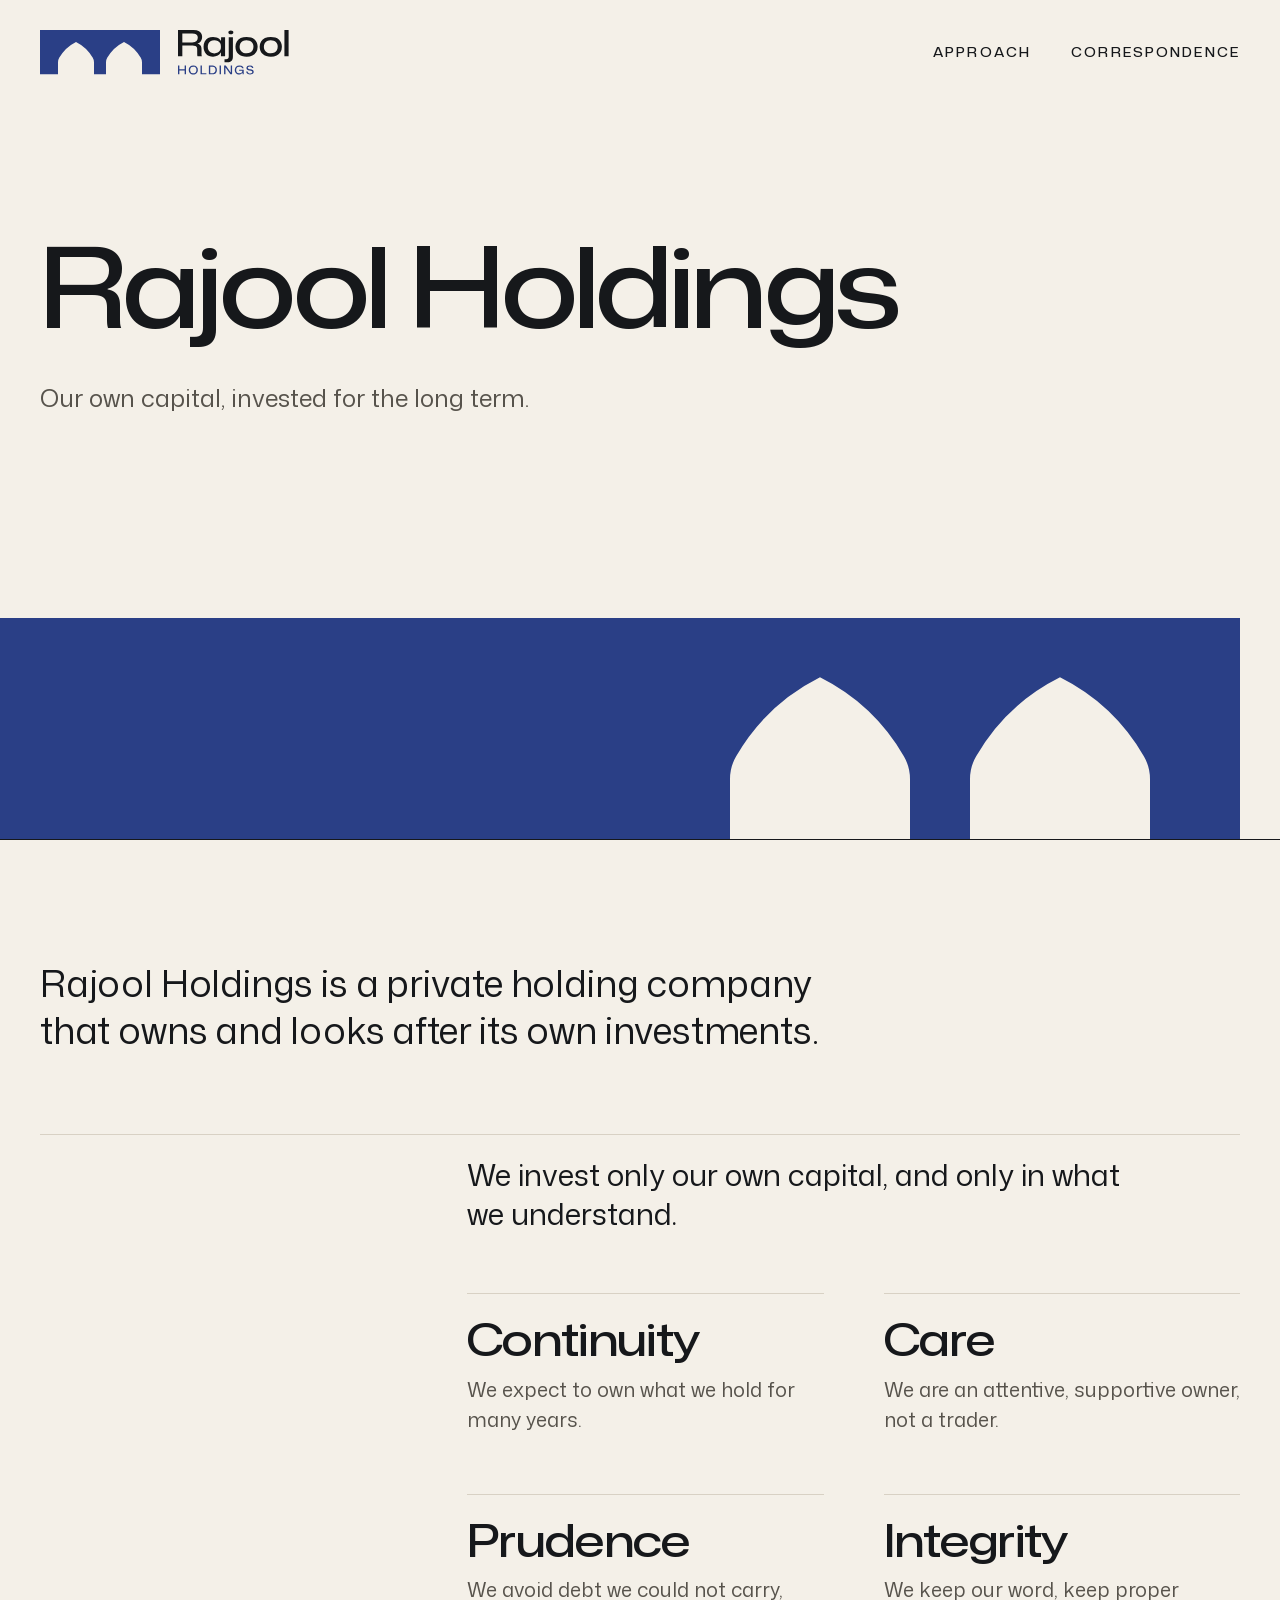
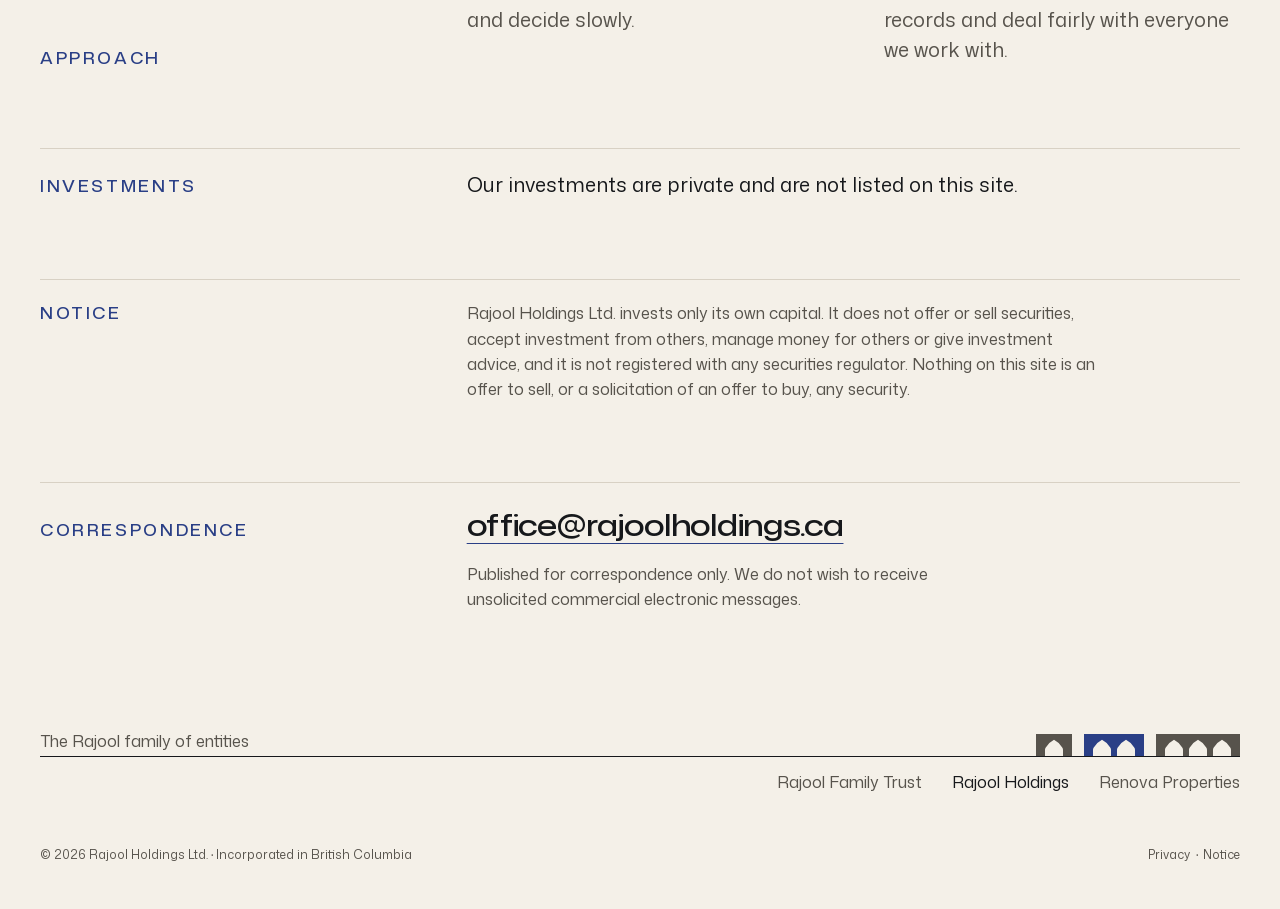
==== index.html @ 6e5f0f4d "Publish site (source 63369d2)" ====
<!doctype html>
<html lang="en-CA">
<head>
<meta charset="utf-8">
<meta http-equiv="Content-Security-Policy" content="default-src 'none'; style-src 'self'; font-src 'self'; img-src 'self'; base-uri 'none'; form-action 'none'; upgrade-insecure-requests">
<meta name="viewport" content="width=device-width, initial-scale=1">
<meta name="referrer" content="strict-origin-when-cross-origin">
<title>Rajool Holdings</title>
<meta name="description" content="A private British Columbia holding company that owns and looks after its own investments for the long term.">
<meta name="robots" content="noindex">
<link rel="canonical" href="https://rajoolholdings.ca/">
<meta property="og:type" content="website">
<meta property="og:site_name" content="Rajool Holdings">
<meta property="og:title" content="Rajool Holdings">
<meta property="og:description" content="A private British Columbia holding company that owns and looks after its own investments for the long term.">
<meta property="og:url" content="https://rajoolholdings.ca/">
<meta property="og:locale" content="en_CA">
<meta property="og:image" content="https://rajoolholdings.ca/assets/og.png?v=b7c1511355">
<meta property="og:image:type" content="image/png">
<meta property="og:image:width" content="1200">
<meta property="og:image:height" content="630">
<meta property="og:image:alt" content="Rajool Holdings">
<meta name="twitter:card" content="summary_large_image">
<script type="application/ld+json">{"@context":"https://schema.org","@graph":[{"@type":"Corporation","@id":"https://rajoolholdings.ca/#organization","name":"Rajool Holdings","legalName":"Rajool Holdings Ltd.","url":"https://rajoolholdings.ca/","email":"office\u0040rajoolholdings.ca","logo":"https://rajoolholdings.ca/apple-touch-icon.png","description":"A private British Columbia holding company that owns and looks after its own investments for the long term."},{"@type":"WebSite","@id":"https://rajoolholdings.ca/#website","name":"Rajool Holdings","url":"https://rajoolholdings.ca/","publisher":{"@id":"https://rajoolholdings.ca/#organization"}}]}</script>
<meta name="color-scheme" content="light dark">
<meta name="theme-color" content="#F4F0E8" media="(prefers-color-scheme: light)">
<meta name="theme-color" content="#111315" media="(prefers-color-scheme: dark)">
<link rel="preload" href="./assets/fonts/monasans-expanded-500-latin.woff2?v=4d032e9714" as="font" type="font/woff2" crossorigin>
<link rel="preload" href="./assets/fonts/monasans-text-400-latin.woff2?v=869398f5a4" as="font" type="font/woff2" crossorigin>
<link rel="stylesheet" href="./assets/site.css?v=0a5b013a21">
<link rel="icon" href="./favicon.ico?v=cc2454d76b" sizes="32x32">
<link rel="icon" href="./icon.svg?v=e6301068e6" type="image/svg+xml">
<link rel="apple-touch-icon" href="./apple-touch-icon.png?v=8086e03895">

</head>
<body>
<a class="skip-link" href="#main">Skip to content</a>
<header class="site-header">
<div class="wrap site-header__inner">
<a class="site-mark" href="./" aria-current="page"><svg viewBox="0 0 625 115" width="250" height="46" role="img" aria-label="Rajool Holdings"><title>Rajool Holdings</title><path class="mark" fill="#2A3F86" fill-rule="evenodd" d="M0 110.83V0H300V110.83H255V80.83A22.5 22.5 0 0 0 251.99 69.58A100.44 100.44 0 0 0 210 30A100.44 100.44 0 0 0 168.01 69.58A22.5 22.5 0 0 0 165 80.83V110.83H135V80.83A22.5 22.5 0 0 0 131.99 69.58A100.44 100.44 0 0 0 90 30A100.44 100.44 0 0 0 48.01 69.58A22.5 22.5 0 0 0 45 80.83V110.83Z"/><path class="name" fill="#16181B" d="M345 65.76v-65.76h38.7q4.42 0 7.85 0.77t6.04 2.3 4.33 3.74 2.58 4.96 0.85 6q0 6.32-3.11 10.51t-8.8 5.82v0.54q3.61 0.54 5.91 2.17t3.39 4.23q1.08 2.62 1.08 6.32v11.73q0 1.71 0.13 3.29t0.77 3.38h-11q-0.46-1.53-0.59-3.16t-0.14-3.6v-9.93q0-3.42-0.99-5.68t-3.52-3.29-7.12-1.04h-26.61v-8.12h25.79q7.67 0 10.78-3.2t3.12-8.35q0-2.97-1-5.05t-2.84-3.38-4.37-1.89-5.69-0.59h-24.71v57.28zm87.6 0.81q-5.33 0-9.7-1.71t-7.49-4.96-4.83-7.8-1.71-10.15q0-7.58 2.98-13.13t8.34-8.52 12.41-2.98q4.96 0 8.75 1.22t6.49 3.38 4.15 5.05h0.54l0.27-8.93h9.92v47.72h-10.37v-9.38h-0.54q-2.26 4.6-7.44 7.4t-11.77 2.79zm2.97-8.11q5.23 0 8.98-2.08t5.73-5.5 1.98-7.4v-3.61q0-3.88-1.98-7.17t-5.73-5.28-8.98-1.98q-4.87 0-8.48 1.94t-5.64 5.59-2.03 8.98q0 5.05 2.03 8.79t5.64 5.73 8.48 1.99zm25.71 22.37v-7.94h3.79q3.52 0 5.14-1.67t1.63-5.73v-47.45h10.46v48.8q0 5.06-1.76 8.12t-4.92 4.47-7.48 1.4zm15.88-69.91q-3.07 0-4.65-1.4t-1.58-3.48q0-2.34 1.72-3.6t4.51-1.27q3.07 0 4.64 1.36t1.58 3.51q0 2.35-1.71 3.61t-4.51 1.27zm39.24 55.74q-6.32 0-11.41-1.71t-8.75-4.92-5.64-7.75q-1.99-4.56-1.99-10.24 0-7.67 3.48-13.22t9.69-8.52q6.23-2.98 14.62-2.98 6.22 0 11.32 1.67t8.75 4.92 5.64 7.8 1.98 10.33q0 7.48-3.43 13.03t-9.65 8.57-14.61 3.02zm0-8.3q5.32 0 9.2-1.98t5.95-5.68 2.08-8.66q0-3.79-1.17-6.86t-3.43-5.23-5.46-3.29-7.17-1.13q-5.41 0-9.25 1.98t-5.95 5.73-2.12 8.8q0 3.7 1.22 6.72t3.42 5.18 5.42 3.3q3.2 1.12 7.26 1.12zm60.62 8.3q-6.32 0-11.41-1.71t-8.75-4.92-5.64-7.75q-1.99-4.56-1.99-10.24 0-7.67 3.48-13.22t9.69-8.52q6.23-2.98 14.62-2.98 6.22 0 11.32 1.67t8.75 4.92 5.64 7.8 1.98 10.33q0 7.48-3.43 13.03t-9.65 8.57-14.61 3.02zm0-8.3q5.32 0 9.2-1.98t5.95-5.68 2.08-8.66q0-3.79-1.17-6.86t-3.43-5.23-5.46-3.29-7.17-1.13q-5.41 0-9.25 1.98t-5.95 5.73-2.12 8.8q0 3.7 1.22 6.72t3.42 5.18 5.42 3.3q3.2 1.12 7.26 1.12zm34.01 7.4v-65.76h10.46v65.76z"/><path class="descriptor" fill="#2A3F86" d="M345 110.83v-21.87h3.42v21.87zm16.65 0v-21.87h3.42v21.87zm-13.95-9.81v-2.88h14.7v2.88zm35.52 10.08q-2.61 0-4.71-0.78t-3.6-2.25-2.28-3.54-0.78-4.62q0-2.58 0.8-4.65t2.27-3.53q1.49-1.45 3.59-2.23t4.71-0.78 4.7 0.78 3.58 2.25 2.29 3.52 0.8 4.64q0 2.55-0.8 4.62t-2.29 3.54-3.58 2.25-4.7 0.78zm0-2.88q2.43 0 4.19-1.01t2.71-2.86 0.96-4.44q0-1.98-0.55-3.53t-1.58-2.61-2.47-1.62q-1.46-0.55-3.26-0.55-2.43 0-4.18 0.97t-2.72 2.84-0.96 4.5q0 1.95 0.56 3.49t1.57 2.63 2.48 1.63q1.45 0.56 3.25 0.56zm18.09 2.61v-21.87h3.42v19.68l-0.75-0.78h11.97v2.97zm20.88 0v-21.87h9.42q3.42 0 5.79 1.36t3.6 3.83 1.23 5.76q0 2.52-0.72 4.54t-2.1 3.45-3.35 2.18-4.45 0.75zm3.42-2.85h5.46q1.83 0 3.26-0.53t2.4-1.56 1.48-2.56 0.51-3.48q0-2.76-0.94-4.53t-2.68-2.64q-1.72-0.87-4-0.87h-5.49zm23.37 2.85v-21.87h3.42v21.87zm11.25 0v-21.87h4.26l12.33 17.34h0.18l-0.15-7.14v-10.2h3.36v21.87h-4.14l-12.33-17.25h-0.18l0.15 6.81v10.44zm37.47 0.27q-2.43 0-4.41-0.78t-3.4-2.24-2.2-3.49q-0.76-2.04-0.76-4.53 0-2.61 0.83-4.71t2.34-3.59 3.64-2.26 4.77-0.78q2.82 0 5.05 0.85t3.68 2.46 1.8 3.86h-3.51q-0.33-1.32-1.29-2.3t-2.4-1.5-3.33-0.52q-2.58 0-4.38 1.05t-2.74 2.94-0.95 4.44q0 1.92 0.56 3.45t1.57 2.61 2.47 1.66 3.23 0.59q2.16 0 3.84-0.77t2.64-2.13 0.96-3.22v-1.29l0.75 0.72h-8.73v-2.49h11.58v11.7h-2.76l-0.18-4.2h-0.21q-0.54 1.35-1.78 2.35t-2.97 1.56-3.71 0.56zm27.33 0q-3.21 0-5.28-0.92t-3.09-2.52-1.08-3.67h3.57q0.06 1.44 0.72 2.46t1.98 1.54 3.27 0.53q1.77 0 3-0.41t1.86-1.2 0.63-1.96q0-1.02-0.36-1.67t-1.11-1.03-1.92-0.66-2.76-0.51q-1.98-0.3-3.53-0.72t-2.61-1.1-1.63-1.72-0.57-2.58q0-1.95 1.06-3.35t3.02-2.14 4.62-0.75 4.56 0.78 2.92 2.22q1.04 1.44 1.1 3.42h-3.48q-0.06-1.35-0.72-2.21t-1.81-1.27-2.72-0.42q-1.59 0-2.7 0.4t-1.71 1.14-0.6 1.79q0 1.2 0.62 1.84t1.96 1.01 3.54 0.69q1.8 0.24 3.33 0.63t2.67 1.08 1.77 1.86 0.63 3.03q0 1.92-1.05 3.36t-3.08 2.23-5.02 0.8z"/></svg></a>
<nav class="site-nav" aria-label="Sections">
<ul class="site-nav__list" role="list"><li><a href="./#approach">Approach</a></li><li><a href="./#correspondence">Correspondence</a></li></ul>
<details class="site-menu">
<summary>Menu</summary>
<ul role="list"><li><a href="./#approach">Approach</a></li><li><a href="./#correspondence">Correspondence</a></li></ul>
</details>
</nav>
</div>
</header>

<main id="main" tabindex="-1">
<section class="hero">
<div class="wrap hero__text">
<h1 class="hero__name">Rajool Holdings</h1>
<p class="hero__line">Our own capital, invested for the long&nbsp;term.</p>
</div>
<div class="bridge"><div class="wrap bridge__wrap"><svg class="span-bar" viewBox="0 0 300 110.5" aria-hidden="true"><path class="mark" d="M-5000 110.5V0H300V110.5H255V80.5A22.5 22.5 0 0 0 251.99 69.25A100.44 100.44 0 0 0 210 29.67A100.44 100.44 0 0 0 168.01 69.25A22.5 22.5 0 0 0 165 80.5V110.5H135V80.5A22.5 22.5 0 0 0 131.99 69.25A100.44 100.44 0 0 0 90 29.67A100.44 100.44 0 0 0 48.01 69.25A22.5 22.5 0 0 0 45 80.5V110.5Z"/></svg></div></div>
</section>

<div class="wrap statement">
<p>Rajool Holdings is a private holding company that owns and looks after its own investments.</p>
</div>

<section class="section" id="approach">
<div class="wrap section__grid">
<h2>Approach</h2>
<div class="section__body">
<p class="section__lead">We invest only our own capital, and only in what we understand.</p>
<dl class="principles">
<div><dt>Continuity</dt><dd>We expect to own what we hold for many years.</dd></div>
<div><dt>Care</dt><dd>We are an attentive, supportive owner, not a trader.</dd></div>
<div><dt>Prudence</dt><dd>We avoid debt we could not carry, and decide slowly.</dd></div>
<div><dt>Integrity</dt><dd>We keep our word, keep proper records and deal fairly with everyone we work with.</dd></div>
</dl>
</div>
</div>
</section>

<section class="section" id="investments">
<div class="wrap section__grid">
<h2>Investments</h2>
<div class="prose"><p>Our investments are private and are not listed on this site.</p></div>
</div>
</section>

<section class="section section--small" id="notice">
<div class="wrap section__grid">
<h2>Notice</h2>
<div class="prose"><p>Rajool Holdings Ltd. invests only its own capital. It does not offer or sell securities, accept investment from others, manage money for others or give investment advice, and it is not registered with any securities regulator. Nothing on this site is an offer to sell, or a solicitation of an offer to buy, any security.</p></div>
</div>
</section>

<section class="section" id="correspondence">
<div class="wrap section__grid">
<h2>Correspondence</h2>
<div class="prose">
<p class="mailbox"><a href="&#109;&#97;&#105;&#108;&#116;&#111;&#58;&#111;&#102;&#102;&#105;&#99;&#101;&#64;&#114;&#97;&#106;&#111;&#111;&#108;&#104;&#111;&#108;&#100;&#105;&#110;&#103;&#115;&#46;&#99;&#97;">&#111;&#102;&#102;&#105;&#99;&#101;&#64;&#114;&#97;&#106;&#111;&#111;&#108;&#104;&#111;&#108;&#100;&#105;&#110;&#103;&#115;&#46;&#99;&#97;</a></p>
<p class="casl">Published for correspondence only. We do not wish to receive unsolicited commercial electronic messages.</p>

</div>
</div>
</section>


</main>
<footer class="site-footer">
<div class="wrap">
<div class="family">
<p class="family__line">The Rajool family of entities</p>
<svg class="family__strip" viewBox="0 0.83 1020 110" width="204" height="22" aria-hidden="true"><path class="mark trust" fill="#1F5544" fill-rule="evenodd" d="M0 110.83V0H180V110.83H135V80.83A22.5 22.5 0 0 0 131.99 69.58A100.44 100.44 0 0 0 90 30A100.44 100.44 0 0 0 48.01 69.58A22.5 22.5 0 0 0 45 80.83V110.83Z"/><path class="mark holdings current" fill="#2A3F86" fill-rule="evenodd" d="M240 110.83V0H540V110.83H495V80.83A22.5 22.5 0 0 0 491.99 69.58A100.44 100.44 0 0 0 450 30A100.44 100.44 0 0 0 408.01 69.58A22.5 22.5 0 0 0 405 80.83V110.83H375V80.83A22.5 22.5 0 0 0 371.99 69.58A100.44 100.44 0 0 0 330 30A100.44 100.44 0 0 0 288.01 69.58A22.5 22.5 0 0 0 285 80.83V110.83Z"/><path class="mark renova" fill="#843821" fill-rule="evenodd" d="M600 110.83V0H1020V110.83H975V80.83A22.5 22.5 0 0 0 971.99 69.58A100.44 100.44 0 0 0 930 30A100.44 100.44 0 0 0 888.01 69.58A22.5 22.5 0 0 0 885 80.83V110.83H855V80.83A22.5 22.5 0 0 0 851.99 69.58A100.44 100.44 0 0 0 810 30A100.44 100.44 0 0 0 768.01 69.58A22.5 22.5 0 0 0 765 80.83V110.83H735V80.83A22.5 22.5 0 0 0 731.99 69.58A100.44 100.44 0 0 0 690 30A100.44 100.44 0 0 0 648.01 69.58A22.5 22.5 0 0 0 645 80.83V110.83Z"/></svg>
</div>
<ul class="family__names" role="list"><li><a href="https://rajoolfamilytrust.ca/">Rajool Family Trust</a></li><li><a href="https://rajoolholdings.ca/" aria-current="page">Rajool Holdings</a></li><li><a href="https://renovaproperties.ca/">Renova Properties</a></li></ul>
<div class="legal">
<p class="legal__name"><span>© 2026 Rajool Holdings Ltd.</span><span class="sep"> · </span><span>Incorporated in British Columbia</span></p>
<ul class="legal__links" role="list">
<li><a href="./privacy/">Privacy</a></li>
<li><a href="./#notice">Notice</a></li>
</ul>
</div>
</div>
</footer>

</body>
</html>
---- assets/site.css ----
@layer reset, tokens, base, layout, components, utilities;
@font-face {
  font-family: "Mona Sans Expanded";
  font-style: normal;
  font-weight: 500;
  font-display: swap;
  src: url("fonts/monasans-expanded-500-latin-ext.woff2?v=0ff20db045") format("woff2");
  unicode-range: U+0100-02BA, U+02BD-02C5, U+02C7-02CC, U+02CE-02D7, U+02DD-02FF, U+0304, U+0308, U+0329, U+1D00-1DBF, U+1E00-1E9F, U+1EF2-1EFF, U+2020, U+20A0-20AB, U+20AD-20C4, U+2113, U+2C60-2C7F, U+A720-A7FF;
}
@font-face {
  font-family: "Mona Sans Expanded";
  font-style: normal;
  font-weight: 500;
  font-display: swap;
  src: url("fonts/monasans-expanded-500-latin.woff2?v=4d032e9714") format("woff2");
  unicode-range: U+0000-00FF, U+0131, U+0152-0153, U+02BB-02BC, U+02C6, U+02DA, U+02DC, U+0304, U+0308, U+0329, U+2000-206F, U+20AC, U+2122, U+2191, U+2193, U+2212, U+2215, U+FEFF, U+FFFD;
}
@font-face {
  font-family: "Mona Sans SemiExpanded";
  font-style: normal;
  font-weight: 500;
  font-display: swap;
  src: url("fonts/monasans-semiexpanded-500-latin-ext.woff2?v=015ec00944") format("woff2");
  unicode-range: U+0100-02BA, U+02BD-02C5, U+02C7-02CC, U+02CE-02D7, U+02DD-02FF, U+0304, U+0308, U+0329, U+1D00-1DBF, U+1E00-1E9F, U+1EF2-1EFF, U+2020, U+20A0-20AB, U+20AD-20C4, U+2113, U+2C60-2C7F, U+A720-A7FF;
}
@font-face {
  font-family: "Mona Sans SemiExpanded";
  font-style: normal;
  font-weight: 500;
  font-display: swap;
  src: url("fonts/monasans-semiexpanded-500-latin.woff2?v=79d76f1848") format("woff2");
  unicode-range: U+0000-00FF, U+0131, U+0152-0153, U+02BB-02BC, U+02C6, U+02DA, U+02DC, U+0304, U+0308, U+0329, U+2000-206F, U+20AC, U+2122, U+2191, U+2193, U+2212, U+2215, U+FEFF, U+FFFD;
}
@font-face {
  font-family: "Mona Sans";
  font-style: normal;
  font-weight: 400;
  font-display: swap;
  src: url("fonts/monasans-text-400-latin-ext.woff2?v=d0cb6b23a5") format("woff2");
  unicode-range: U+0100-02BA, U+02BD-02C5, U+02C7-02CC, U+02CE-02D7, U+02DD-02FF, U+0304, U+0308, U+0329, U+1D00-1DBF, U+1E00-1E9F, U+1EF2-1EFF, U+2020, U+20A0-20AB, U+20AD-20C4, U+2113, U+2C60-2C7F, U+A720-A7FF;
}
@font-face {
  font-family: "Mona Sans";
  font-style: normal;
  font-weight: 400;
  font-display: swap;
  src: url("fonts/monasans-text-400-latin.woff2?v=869398f5a4") format("woff2");
  unicode-range: U+0000-00FF, U+0131, U+0152-0153, U+02BB-02BC, U+02C6, U+02DA, U+02DC, U+0304, U+0308, U+0329, U+2000-206F, U+20AC, U+2122, U+2191, U+2193, U+2212, U+2215, U+FEFF, U+FFFD;
}
@layer tokens {
:root {
  color-scheme: light dark;
  --paper:         oklch(95.6% 0.011 84.6);
  --paper-raised:  oklch(98.3% 0.006 84.6);
  --stone:         oklch(86.3% 0.019 83.1);
  --ink-2:         oklch(44.4% 0.012 81.8);
  --ink:           oklch(20.8% 0.007 258.4);
  --night:         oklch(18.5% 0.005 248.1);
  --night-raised:  oklch(23.3% 0.007 248.1);
  --night-stone:   oklch(35.8% 0.007 248.0);
  --night-ink-2:   oklch(71.4% 0.018 84.6);
  --night-ink:     oklch(92.7% 0.016 82.8);
  --cypress-700:   oklch(40.8% 0.064 169.3);
  --cypress-300:   oklch(76.4% 0.060 165.0);
  --lapis-700:     oklch(39.3% 0.122 268.0);
  --lapis-300:     oklch(77.6% 0.080 270.9);
  --brick-700:     oklch(44.0% 0.111 37.4);
  --brick-300:     oklch(75.7% 0.102 44.2);
  --cypress-wash:  oklch(92.5% 0.022 169.3);
  --lapis-wash:    oklch(92.5% 0.022 268.0);
  --brick-wash:    oklch(92.5% 0.022 37.4);
  --cypress: var(--cypress-700);
  --lapis:   var(--lapis-700);
  --brick:   var(--brick-700);
  --bg:          var(--paper);
  --bg-raised:   var(--paper-raised);
  --text:        var(--ink);
  --text-2:      var(--ink-2);
  --rule-color:  var(--stone);
  --on-accent:   var(--paper);
  --theme-color: #F4F0E8;
  --font-display: "Mona Sans Expanded", "Helvetica Neue", Arial, ui-sans-serif, system-ui, sans-serif;
  --font-caps:    "Mona Sans SemiExpanded", "Helvetica Neue", Arial, ui-sans-serif, system-ui, sans-serif;
  --font-text:    "Mona Sans", ui-sans-serif, system-ui, -apple-system, "Segoe UI", "Helvetica Neue", Arial, sans-serif;
  --weight-display: 500;
  --weight-caps:    500;
  --weight-text:    400;
  --weight-regular: 400;
  --weight-medium:  500;
  --tracking-hero:    clamp(-0.025em, 0.0047rem - 0.1652vw, -0.01em);
  --tracking-display: -0.015em;
  --tracking-heading: -0.01em;
  --tracking-caps:    0.16em;
  --tracking-caps-tight: 0.12em;
  --leading-display: 1.02;
  --leading-tight: 1.1;
  --leading-snug:  1.3;
  --leading-body:  1.5;
  --measure:       64ch;
  --measure-lead:  36ch;
  --step--2: clamp(0.7762rem, 0.7539rem + 0.0988vw, 0.8330rem);
  --step--1: clamp(0.9081rem, 0.8642rem + 0.1953vw, 1.0204rem);
  --step-0:  clamp(1.0625rem, 0.9891rem + 0.3261vw, 1.2500rem);
  --step-1:  clamp(1.2431rem, 1.1304rem + 0.5011vw, 1.5312rem);
  --step-2:  clamp(1.4545rem, 1.2896rem + 0.7327vw, 1.8758rem);
  --step-3:  clamp(1.7017rem, 1.4685rem + 1.0367vw, 2.2978rem);
  --step-4:  clamp(1.9910rem, 1.6686rem + 1.4328vw, 2.8148rem);
  --step-5:  clamp(2.3295rem, 1.8917rem + 1.9456vw, 3.4482rem);
  --step-6:  clamp(2.7255rem, 2.1391rem + 2.6062vw, 4.2240rem);
  --step-7:  clamp(3.2500rem, 2.5261rem + 3.2174vw, 5.1000rem);
  --hero-name: clamp(3.2500rem, 1.7826rem + 6.5217vw, 7.0000rem);
  --space-3xs: clamp(0.2656rem, 0.2473rem + 0.0815vw, 0.3125rem);
  --space-2xs: clamp(0.5312rem, 0.4946rem + 0.1630vw, 0.6250rem);
  --space-xs:  clamp(0.7969rem, 0.7418rem + 0.2446vw, 0.9375rem);
  --space-s:   clamp(1.0625rem, 0.9891rem + 0.3261vw, 1.2500rem);
  --space-m:   clamp(1.5938rem, 1.4837rem + 0.4891vw, 1.8750rem);
  --space-l:   clamp(2.1250rem, 1.9783rem + 0.6522vw, 2.5000rem);
  --space-xl:  clamp(3.1875rem, 2.9674rem + 0.9783vw, 3.7500rem);
  --space-2xl: clamp(4.2500rem, 3.9565rem + 1.3043vw, 5.0000rem);
  --space-3xl: clamp(6.3750rem, 5.9348rem + 1.9565vw, 7.5000rem);
  --space-2xs-s:  clamp(0.5312rem, 0.2500rem + 1.2500vw, 1.2500rem);
  --space-s-l:    clamp(1.0625rem, 0.5000rem + 2.5000vw, 2.5000rem);
  --space-m-xl:   clamp(1.5938rem, 0.7500rem + 3.7500vw, 3.7500rem);
  --space-l-2xl:  clamp(2.1250rem, 1.0000rem + 5.0000vw, 5.0000rem);
  --space-xl-3xl: clamp(3.1875rem, 1.5000rem + 7.5000vw, 7.5000rem);
  --gutter: max(1rem, var(--space-s-l));
  --mark-header: 2.7706rem;
  --mark-footer: 1.3854rem;
  --mark-clear: 0.2707;
  --rule-hair:  1px;
  --rule:       1px;
  --rule-heavy: 2px;
  --radius-0: 0;
  --radius-s: 2px;
  --radius-round: 999px;
  --focus-width:  2px;
  --focus-offset: 3px;
  --focus-ring: var(--focus-width) solid var(--accent);
  --dur-1: 120ms;
  --dur-2: 200ms;
  --dur-3: 320ms;
  --ease-out: cubic-bezier(0.2, 0, 0, 1);
  --ease-in-out: cubic-bezier(0.4, 0, 0.2, 1);
}
:where(:root) {
  --accent:      var(--text);
  --accent-wash: var(--rule-color);
}
@media (prefers-color-scheme: dark) {
  :root {
    --cypress: var(--cypress-300);
    --lapis:   var(--lapis-300);
    --brick:   var(--brick-300);
    --cypress-wash: oklch(26% 0.035 169.3);
    --lapis-wash:   oklch(26% 0.035 268.0);
    --brick-wash:   oklch(26% 0.035 37.4);
    --bg:          var(--night);
    --bg-raised:   var(--night-raised);
    --text:        var(--night-ink);
    --text-2:      var(--night-ink-2);
    --rule-color:  var(--night-stone);
    --on-accent:   var(--night);
    --theme-color: #111315;
  }
}
@media (prefers-reduced-motion: reduce) {
  :root { --dur-1: 0ms; --dur-2: 0ms; --dur-3: 0ms; }
}
@media (forced-colors: active) {
  :root { --focus-ring: var(--focus-width) solid Highlight; }
}
@media print {
  :root {
    color-scheme: light;
    --cypress: var(--cypress-700);
    --lapis:   var(--lapis-700);
    --brick:   var(--brick-700);
    --bg: #FFFFFF; --bg-raised: #FFFFFF; --text: #000000; --text-2: var(--ink-2);
    --rule-color: var(--stone); --on-accent: #FFFFFF;
  }
}
}
@layer tokens {
  :root {
    --content-max: 75rem;
    --u-header: 0.25rem;
    --u-footer: 0.125rem;
    --u-hero: 1.25rem;
    --hero-share: 1;
    --hero-lead: 6;
    --header-pad: var(--space-m);
    --header-extra: 0px;
    --header-block: calc(var(--header-pad) + var(--lockup-family-units) * var(--u-header) / 10 + var(--header-extra));
    --hero-below: var(--space-xl);
  }
  @media (width < 22.5rem) {
    :root { --u-header: min(0.25rem, (100vw - 2 * var(--gutter)) * 10 / var(--lockup-small-wunits)); }
  }
}
@layer reset {
  *, *::before, *::after { box-sizing: border-box; }
  html { -webkit-text-size-adjust: 100%; text-size-adjust: 100%; }
  body, h1, h2, h3, p, ul, ol, dl, dd, figure { margin: 0; }
  ul[role="list"], ol[role="list"] { list-style: none; padding: 0; }
  svg { display: block; }
  a { color: inherit; }
}
@layer base {
  html {
    background: var(--bg);
    color: var(--text);
    font-family: var(--font-text);
    font-synthesis: none;
    font-size: 100%;
    line-height: var(--leading-body);
    hanging-punctuation: first;
    scroll-padding-block-start: var(--space-m);
  }
  body {
    min-block-size: 100svh;
    display: flex;
    flex-direction: column;
    font-size: var(--step-0);
    font-kerning: normal;
    font-variant-ligatures: common-ligatures;
  }
  main { flex: 1 0 auto; }
  [tabindex="-1"]:focus { outline: none; }
  h1, h2, h3 {
    font-family: var(--font-display);
    font-weight: var(--weight-display);
    line-height: var(--leading-tight);
    letter-spacing: var(--tracking-heading);
    text-wrap: balance;
    overflow-wrap: break-word;
  }
  h1 { font-size: var(--step-5); letter-spacing: var(--tracking-display); }
  h2 { font-size: var(--step-3); }
  h3 { font-size: var(--step-2); }
  p, li, dd { text-wrap: pretty; }
  a {
    text-decoration-line: underline;
    text-decoration-thickness: 1px;
    text-underline-offset: 0.22em;
    text-decoration-color: var(--accent);
  }
  a:hover { text-decoration-thickness: 2px; }
  :focus-visible {
    outline: var(--focus-ring);
    outline-offset: var(--focus-offset);
  }
  ::selection { background: var(--accent-wash); color: var(--text); }
}
@layer layout {
  .wrap {
    inline-size: min(100% - 2 * var(--gutter), var(--content-max));
    margin-inline: auto;
  }
  .section { padding-block: var(--space-l-2xl) 0; }
  .section__grid {
    display: grid;
    gap: var(--space-s) var(--space-l);
    padding-block-start: var(--space-s);
    border-block-start: var(--rule-hair) solid var(--rule-color);
  }
  @media (width >= 56rem) {
    .section__grid { grid-template-columns: minmax(0, 1fr) minmax(0, 2fr); align-items: baseline; }
  }
  .section__grid > h2 {
    font: var(--weight-caps) var(--step--1)/1.3 var(--font-caps);
    letter-spacing: var(--tracking-caps);
    text-transform: uppercase;
    color: var(--accent);
  }
  .prose { max-inline-size: var(--measure); }
  .prose > * + * { margin-block-start: var(--space-s); }
}
@layer components {
  .skip-link {
    position: absolute;
    inset-block-start: var(--space-2xs);
    inset-inline-start: var(--gutter);
    z-index: 3;
    padding: var(--space-2xs) var(--space-xs);
    background: var(--text);
    color: var(--bg);
    font: var(--weight-caps) var(--step--1)/1.2 var(--font-caps);
    text-decoration: none;
  }
  .skip-link:not(:focus) {
    clip-path: inset(50%);
    block-size: 1px;
    inline-size: 1px;
    overflow: hidden;
    white-space: nowrap;
  }
  .site-header {
    position: relative;
    z-index: 2;
    block-size: var(--header-block);
    padding-block-start: var(--header-pad);
  }
  .site-header__inner {
    --nav-drop: calc(var(--lockup-small-band) * var(--u-header) / 10 - 1.375rem);
    display: flex;
    flex-wrap: wrap;
    align-items: flex-start;
    justify-content: space-between;
    gap: calc(var(--space-2xs) - var(--nav-drop)) max(var(--space-2xs), 3 * var(--u-header));
  }
  @supports (margin-top: round(1.5px, 1px)) {
    .site-header__inner { --nav-drop: round(calc(var(--lockup-small-band) * var(--u-header) / 10 - 1.375rem), 1px); }
  }
  .site-mark { display: block; flex: none; }
  .site-mark:focus-visible { outline-offset: calc(3 * var(--u-header)); }
  .site-mark svg {
    block-size: calc(var(--lockup-small-units) * var(--u-header) / 10);
    inline-size: auto;
  }
  .site-mark .mark, .site-mark .descriptor { fill: var(--accent); }
  .site-mark .name { fill: var(--text); }
  .site-mark .endorsement { fill: var(--text-2); }
  .site-nav { margin-block-start: var(--nav-drop); margin-inline-start: auto; }
  .site-nav__list { display: flex; flex-wrap: wrap; column-gap: var(--space-l); }
  .site-nav a, .site-menu summary {
    display: flex;
    align-items: center;
    min-block-size: 2.75rem;
    font: var(--weight-caps) max(0.8125rem, var(--step--2))/1 var(--font-caps);
    letter-spacing: var(--tracking-caps);
    text-transform: uppercase;
    text-decoration-color: transparent;
    text-underline-offset: 0.5em;
  }
  .site-nav a:hover { text-decoration-color: var(--accent); text-decoration-thickness: 1px; }
  .site-menu { display: none; }
  .site-menu summary {
    gap: 0.4em;
    letter-spacing: 0.1em;
    list-style: none;
    cursor: pointer;
  }
  .site-menu summary::-webkit-details-marker { display: none; }
  .site-menu summary::after {
    content: "";
    inline-size: 0.75rem;
    block-size: 0.4375rem;
    border-block: 1.5px solid currentColor;
  }
  .site-menu[open] summary::after { block-size: 0; border-block-end: 0; }
  .site-menu ul {
    position: absolute;
    inset-inline: 0;
    inset-block-start: 100%;
    min-block-size: calc(100svh - var(--header-block));
    padding: var(--space-2xs) var(--gutter) var(--space-m);
    background: var(--bg);
    border-block-end: var(--rule-hair) solid var(--rule-color);
  }
  .site-menu li + li { border-block-start: var(--rule-hair) solid var(--rule-color); }
  .site-menu ul a {
    display: block;
    padding-block: var(--space-s);
    font: var(--weight-display) var(--step-2)/1.2 var(--font-display);
    letter-spacing: var(--tracking-heading);
    text-transform: none;
    text-decoration-color: transparent;
  }
  @media (width < 48rem) {
    .site-nav__list { display: none; }
    .site-menu { display: block; }
  }
  .hero {
    display: grid;
    grid-template-rows: minmax(var(--space-m), 2fr) auto minmax(var(--space-xl), 3fr) auto;
    min-block-size: min(calc(100svh - var(--header-block)), 60rem);
    padding-block-end: var(--hero-below);
  }
  .hero__text { grid-row: 2; }
  .hero > .bridge { grid-row: 4; }
  .hero__name {
    font-size: var(--hero-name);
    line-height: var(--leading-display);
    letter-spacing: -0.025em;
  }
  .hero__line {
    margin-block-start: var(--space-s-l);
    text-wrap: balance;
    font-size: var(--step-1);
    line-height: var(--leading-snug);
    color: var(--text-2);
  }
  @media (width < 64rem) {
    .hero__name { letter-spacing: -0.018em; }
  }
  @media (width < 64rem) {
    .hero { display: block; min-block-size: 0; padding-block: var(--space-xl) 0; }
    .hero > .bridge { margin-block-start: var(--space-xl); }
    .statement { padding-block-start: var(--space-xl); }
  }
  @media (width < 40rem) {
    .hero { padding-block-start: var(--space-l); }
    .hero > .bridge { margin-block-start: var(--space-l); }
    .statement { padding-block-start: var(--space-l); }
    .hero__name { font-size: var(--hero-name-phone, var(--hero-name)); letter-spacing: -0.01em; }
    .hero__line { font-size: var(--step-2); line-height: 1.25; max-inline-size: 15em; }
  }
  .bridge { container-type: inline-size; overflow-x: clip; }
  .bridge__wrap { display: flex; justify-content: flex-end; }
  .bridge::after {
    content: "";
    display: block;
    block-size: var(--rule);
    background: var(--text);
  }
  .span-bar, .span-art {
    --reach: calc((100cqi + min(100cqi - 2 * var(--gutter), var(--content-max))) / 2);
    --u-fit: calc(var(--reach) * var(--hero-share) / var(--span-units));
    --u: min(var(--u-hero), var(--u-fit));
    flex: none;
    inline-size: calc(var(--u) * var(--span-units));
    block-size: auto;
    overflow: visible;
  }
  @media (width >= 48rem) {
    .span-bar, .span-art { --u-fit: calc(var(--reach) / (var(--span-units) + var(--hero-lead))); }
  }
  @supports (inline-size: round(down, 3px, 2px)) {
    .span-bar, .span-art { --u: round(down, min(var(--u-hero), var(--u-fit)), 2px); }
  }
  .span-bar .mark, .span-art .mark { fill: var(--accent); }
  @media (width >= 48rem) and (height <= 43rem) {
    .hero__line { margin-block-start: var(--space-s); }
    :root { --hero-below: var(--space-l); }
  }
  @media (width >= 48rem) and (height <= 38rem) {
    :root { --u-hero: 1rem; }
  }
  .statement { padding-block-start: var(--space-xl); }
  .statement p {
    max-inline-size: 23em;
    font-size: var(--step-3);
    line-height: 1.28;
    letter-spacing: -0.005em;
    text-wrap: balance;
  }
  .page-head { padding-block: var(--space-2xl) var(--space-s); }
  .page-head h1 { font-size: var(--step-6); }
  .page-head .lead { margin-block-start: var(--space-m); }
  .page-head .lead + p { margin-block-start: var(--space-m); }
  .lead {
    max-inline-size: 30em;
    font-size: var(--step-1);
    line-height: var(--leading-snug);
    color: var(--text-2);
  }
  .section__lead {
    max-inline-size: 22em;
    margin-block-end: var(--space-xl);
    font-size: var(--step-2);
    line-height: 1.3;
  }
  .section__body { container-type: inline-size; }
  .principles { display: grid; gap: var(--space-l) var(--space-xl); }
  .principles > div { padding-block-start: var(--space-s); border-block-start: var(--rule-hair) solid var(--rule-color); }
  .principles dt {
    font: var(--weight-display) var(--step-4)/var(--leading-tight) var(--font-display);
    letter-spacing: var(--tracking-display);
  }
  .principles dd {
    max-inline-size: 24em;
    margin-block-start: var(--space-2xs);
    color: var(--text-2);
  }
  @container (inline-size >= 34rem) {
    .principles { grid-template-columns: repeat(2, minmax(0, 1fr)); row-gap: var(--space-xl); }
  }
  .section--small .prose { font-size: var(--step--1); line-height: 1.55; color: var(--text-2); }
  .link-row a { display: inline-block; padding-block: 0.25rem; }
  .mailbox { font: var(--weight-display) var(--step-2)/1.2 var(--font-display); letter-spacing: var(--tracking-heading); overflow-wrap: anywhere; }
  .mailbox a { display: inline-block; padding-block: 0.15em; }
  .casl { max-inline-size: 52ch; font-size: var(--step--1); color: var(--text-2); }
  .mailbox + .casl { margin-block-start: var(--space-xs); }
  .site-footer { margin-block-start: var(--space-xl-3xl); padding-block-end: var(--space-l); }
  .family {
    display: grid;
    grid-template-columns: minmax(0, 1fr) auto;
    align-items: end;
    column-gap: var(--space-s);
  }
  .family::after {
    content: "";
    grid-row: 2;
    grid-column: 1 / -1;
    block-size: var(--rule);
    background: var(--text);
  }
  .family__line {
    grid-row: 1;
    padding-block-end: 0.3em;
    font-size: var(--step--1);
    line-height: 1.2;
    color: var(--text-2);
  }
  .family__strip { grid-row: 1; grid-column: 2; }
  .family__strip .mark { fill: var(--text-2); }
  .family__strip .current { fill: var(--accent); }
  .family__names {
    display: flex;
    flex-wrap: wrap;
    justify-content: flex-end;
    column-gap: var(--space-m);
    font-size: var(--step--1);
    line-height: 1.2;
  }
  .family__names a {
    display: block;
    padding-block: var(--space-xs) var(--space-2xs);
    color: var(--text-2);
    text-decoration-color: transparent;
  }
  .family__names a[aria-current] { color: var(--text); }
  .family__names a:hover { text-decoration-color: currentColor; text-decoration-thickness: 1px; }
  .legal {
    display: flex;
    flex-wrap: wrap;
    align-items: baseline;
    gap: 0 var(--space-m);
    margin-block-start: var(--space-l);
    font: var(--weight-regular) 0.75rem/1.5 var(--font-text);
    color: var(--text-2);
  }
  .legal__name > span { white-space: nowrap; }
  .legal__links { display: flex; flex-wrap: wrap; justify-content: flex-end; margin-inline-start: auto; }
  .legal__links li + li::before { content: "·" / ""; padding-inline: 0.45em; }
  .legal a {
    display: inline-block;
    padding-block: 0.3rem;
    text-decoration-color: transparent;
  }
  .legal a:hover { text-decoration-color: currentColor; text-decoration-thickness: 1px; }
  @media (width < 40rem) {
    .family { grid-template-columns: minmax(0, 1fr); }
    .family__strip { grid-column: 1; justify-self: end; }
    .family__line { grid-row: 3; padding-block: var(--space-xs) 0; }
    .family__names { flex-direction: column; align-items: flex-end; text-align: end; margin-block-start: var(--space-2xs); }
    .family__names a { padding-block: var(--space-2xs) 0; }
    .legal { display: grid; grid-template-columns: minmax(0, 1fr); }
    .legal__name > span { display: block; white-space: normal; }
    .legal__name > .sep { display: none; }
    .legal__links { justify-content: flex-start; margin-inline-start: 0; }
  }
}
@layer utilities {
  @media (prefers-reduced-motion: no-preference) {
    html { scroll-behavior: smooth; }
  }
  @media (forced-colors: active) {
    .bridge::after, .family::after { background: CanvasText; }
  }
  @media print {
    .skip-link, .site-nav { display: none; }
    .hero { min-block-size: 0; }
    main a[href^="http"]::after { content: " (" attr(href) ")"; font-size: 0.85em; }
    .section, .principles > div { break-inside: avoid; }
  }
}
@layer tokens {:root{--lockup-small-units:115;--lockup-small-wunits:625;--lockup-family-units:155;--lockup-small-band:55.41;--span-units:30}}
@layer tokens {
  :root {
    --accent: var(--lapis);
    --accent-wash: var(--lapis-wash);
    --hero-name-phone: min(4.5rem, (100vw - 2 * var(--gutter)) / 4.5);
  }
  @media (width < 22.5rem) {
    :root { --header-extra: calc(2.75rem + var(--space-2xs)); }
  }
}
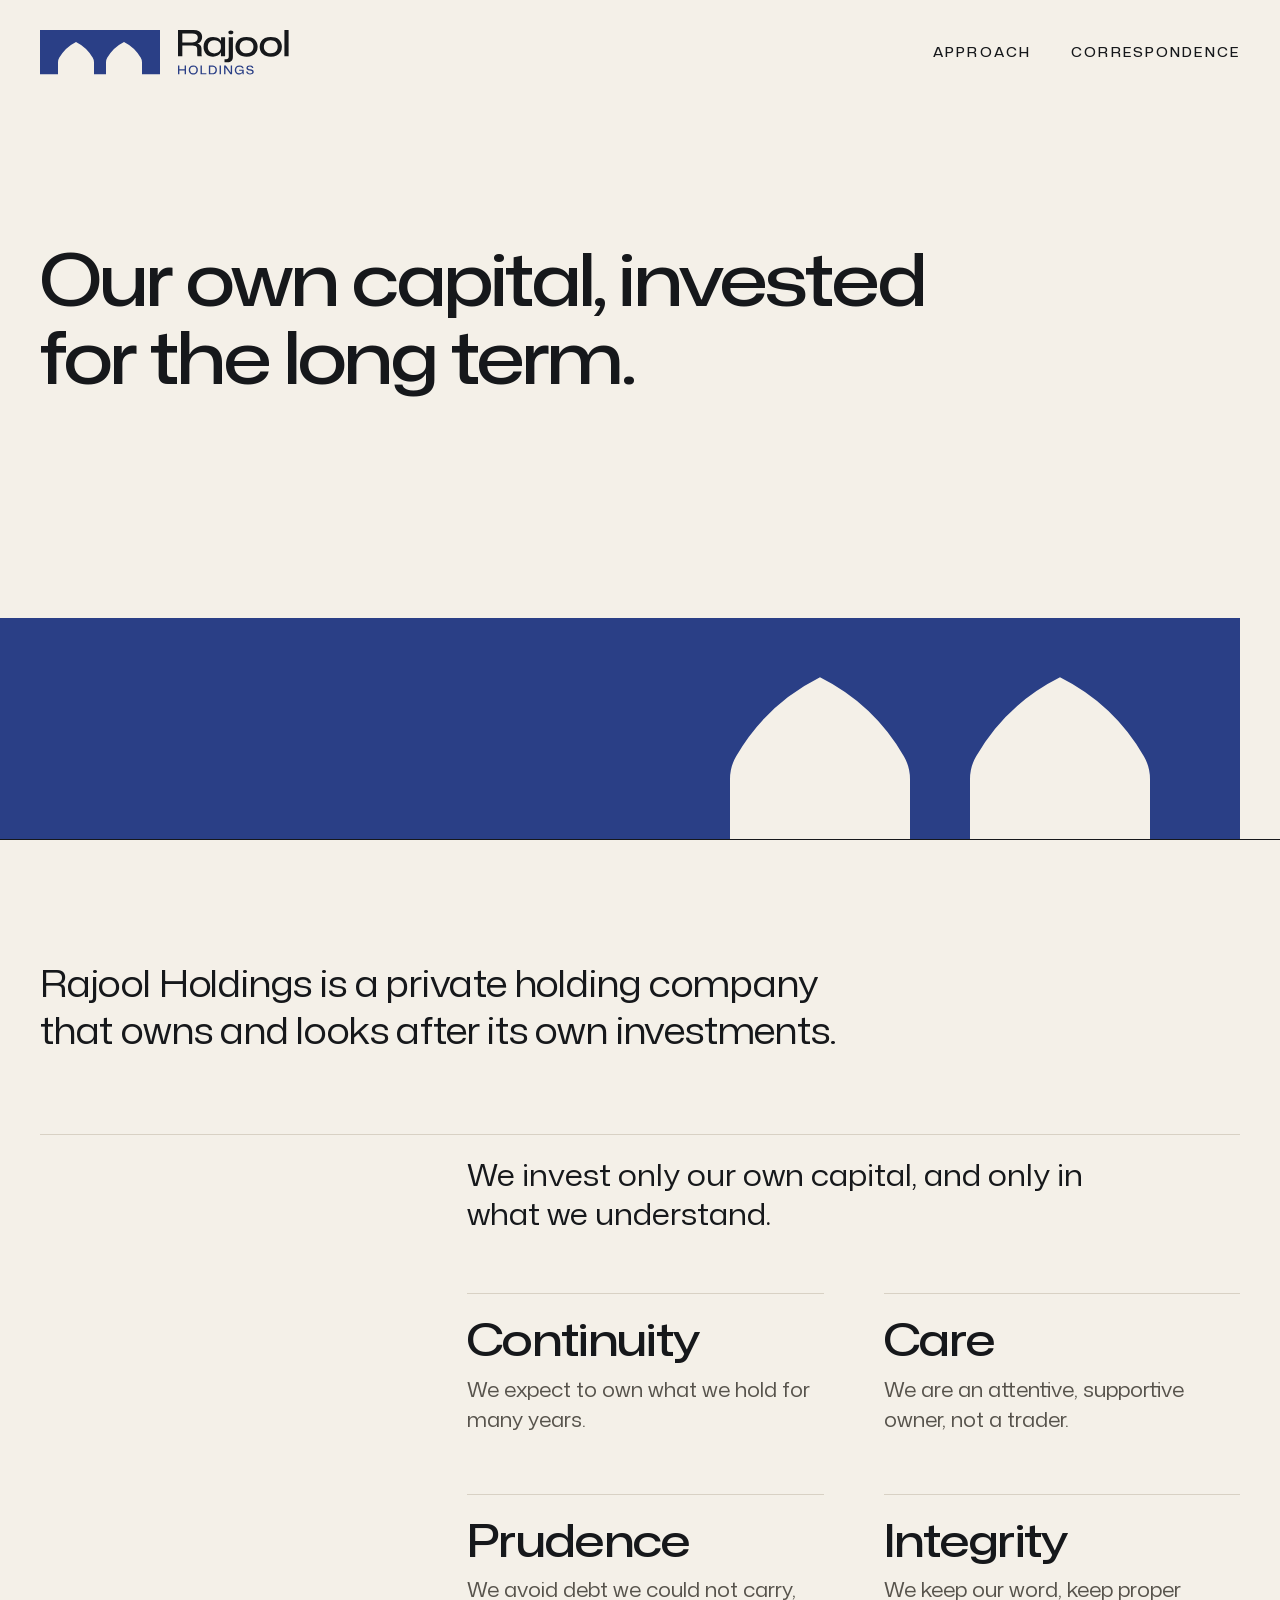
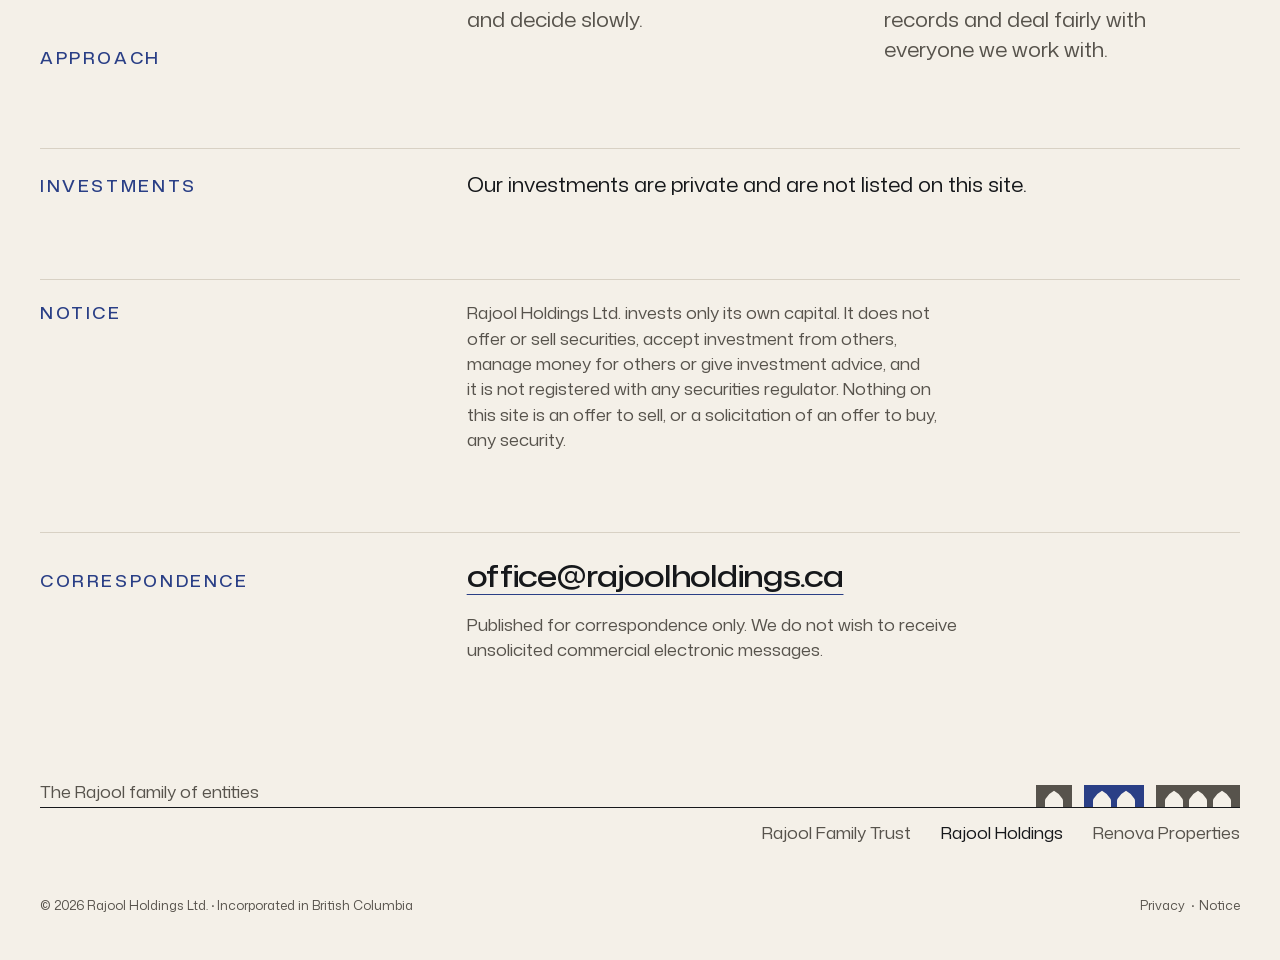
==== commit 0e0b4342: "Publish site (source 63b753d)" ====
--- a/index.html
+++ b/index.html
@@ -15,21 +15,20 @@
 <meta property="og:description" content="A private British Columbia holding company that owns and looks after its own investments for the long term.">
 <meta property="og:url" content="https://rajoolholdings.ca/">
 <meta property="og:locale" content="en_CA">
-<meta property="og:image" content="https://rajoolholdings.ca/assets/og.png?v=b7c1511355">
+<meta property="og:image" content="https://rajoolholdings.ca/assets/og.png?v=ae1ed28335">
 <meta property="og:image:type" content="image/png">
 <meta property="og:image:width" content="1200">
 <meta property="og:image:height" content="630">
 <meta property="og:image:alt" content="Rajool Holdings">
 <meta name="twitter:card" content="summary_large_image">
 <script type="application/ld+json">{"@context":"https://schema.org","@graph":[{"@type":"Corporation","@id":"https://rajoolholdings.ca/#organization","name":"Rajool Holdings","legalName":"Rajool Holdings Ltd.","url":"https://rajoolholdings.ca/","email":"office\u0040rajoolholdings.ca","logo":"https://rajoolholdings.ca/apple-touch-icon.png","description":"A private British Columbia holding company that owns and looks after its own investments for the long term."},{"@type":"WebSite","@id":"https://rajoolholdings.ca/#website","name":"Rajool Holdings","url":"https://rajoolholdings.ca/","publisher":{"@id":"https://rajoolholdings.ca/#organization"}}]}</script>
-<meta name="color-scheme" content="light dark">
-<meta name="theme-color" content="#F4F0E8" media="(prefers-color-scheme: light)">
-<meta name="theme-color" content="#111315" media="(prefers-color-scheme: dark)">
+<meta name="color-scheme" content="light">
+<meta name="theme-color" content="#F4F0E8">
 <link rel="preload" href="./assets/fonts/monasans-expanded-500-latin.woff2?v=4d032e9714" as="font" type="font/woff2" crossorigin>
-<link rel="preload" href="./assets/fonts/monasans-text-400-latin.woff2?v=869398f5a4" as="font" type="font/woff2" crossorigin>
-<link rel="stylesheet" href="./assets/site.css?v=0a5b013a21">
-<link rel="icon" href="./favicon.ico?v=cc2454d76b" sizes="32x32">
-<link rel="icon" href="./icon.svg?v=e6301068e6" type="image/svg+xml">
+<link rel="preload" href="./assets/fonts/monasans-semiexpanded-400-latin.woff2?v=7b20d30480" as="font" type="font/woff2" crossorigin>
+<link rel="stylesheet" href="./assets/site.css?v=e1698b3e26">
+<link rel="icon" href="./favicon.ico?v=dedbdae43a" sizes="32x32">
+<link rel="icon" href="./icon.svg?v=90aeea2619" type="image/svg+xml">
 <link rel="apple-touch-icon" href="./apple-touch-icon.png?v=8086e03895">
 
 </head>
@@ -51,8 +50,7 @@
 <main id="main" tabindex="-1">
 <section class="hero">
 <div class="wrap hero__text">
-<h1 class="hero__name">Rajool Holdings</h1>
-<p class="hero__line">Our own capital, invested for the long&nbsp;term.</p>
+<h1 class="hero__line">Our own capital, invested for the long&nbsp;term.</h1>
 </div>
 <div class="bridge"><div class="wrap bridge__wrap"><svg class="span-bar" viewBox="0 0 300 110.5" aria-hidden="true"><path class="mark" d="M-5000 110.5V0H300V110.5H255V80.5A22.5 22.5 0 0 0 251.99 69.25A100.44 100.44 0 0 0 210 29.67A100.44 100.44 0 0 0 168.01 69.25A22.5 22.5 0 0 0 165 80.5V110.5H135V80.5A22.5 22.5 0 0 0 131.99 69.25A100.44 100.44 0 0 0 90 29.67A100.44 100.44 0 0 0 48.01 69.25A22.5 22.5 0 0 0 45 80.5V110.5Z"/></svg></div></div>
 </section>
--- a/assets/site.css
+++ b/assets/site.css
@@ -18,6 +18,22 @@
 @font-face {
   font-family: "Mona Sans SemiExpanded";
   font-style: normal;
+  font-weight: 400;
+  font-display: swap;
+  src: url("fonts/monasans-semiexpanded-400-latin-ext.woff2?v=ca2d2a0001") format("woff2");
+  unicode-range: U+0100-02BA, U+02BD-02C5, U+02C7-02CC, U+02CE-02D7, U+02DD-02FF, U+0304, U+0308, U+0329, U+1D00-1DBF, U+1E00-1E9F, U+1EF2-1EFF, U+2020, U+20A0-20AB, U+20AD-20C4, U+2113, U+2C60-2C7F, U+A720-A7FF;
+}
+@font-face {
+  font-family: "Mona Sans SemiExpanded";
+  font-style: normal;
+  font-weight: 400;
+  font-display: swap;
+  src: url("fonts/monasans-semiexpanded-400-latin.woff2?v=7b20d30480") format("woff2");
+  unicode-range: U+0000-00FF, U+0131, U+0152-0153, U+02BB-02BC, U+02C6, U+02DA, U+02DC, U+0304, U+0308, U+0329, U+2000-206F, U+20AC, U+2122, U+2191, U+2193, U+2212, U+2215, U+FEFF, U+FFFD;
+}
+@font-face {
+  font-family: "Mona Sans SemiExpanded";
+  font-style: normal;
   font-weight: 500;
   font-display: swap;
   src: url("fonts/monasans-semiexpanded-500-latin-ext.woff2?v=015ec00944") format("woff2");
@@ -31,25 +47,9 @@
   src: url("fonts/monasans-semiexpanded-500-latin.woff2?v=79d76f1848") format("woff2");
   unicode-range: U+0000-00FF, U+0131, U+0152-0153, U+02BB-02BC, U+02C6, U+02DA, U+02DC, U+0304, U+0308, U+0329, U+2000-206F, U+20AC, U+2122, U+2191, U+2193, U+2212, U+2215, U+FEFF, U+FFFD;
 }
-@font-face {
-  font-family: "Mona Sans";
-  font-style: normal;
-  font-weight: 400;
-  font-display: swap;
-  src: url("fonts/monasans-text-400-latin-ext.woff2?v=d0cb6b23a5") format("woff2");
-  unicode-range: U+0100-02BA, U+02BD-02C5, U+02C7-02CC, U+02CE-02D7, U+02DD-02FF, U+0304, U+0308, U+0329, U+1D00-1DBF, U+1E00-1E9F, U+1EF2-1EFF, U+2020, U+20A0-20AB, U+20AD-20C4, U+2113, U+2C60-2C7F, U+A720-A7FF;
-}
-@font-face {
-  font-family: "Mona Sans";
-  font-style: normal;
-  font-weight: 400;
-  font-display: swap;
-  src: url("fonts/monasans-text-400-latin.woff2?v=869398f5a4") format("woff2");
-  unicode-range: U+0000-00FF, U+0131, U+0152-0153, U+02BB-02BC, U+02C6, U+02DA, U+02DC, U+0304, U+0308, U+0329, U+2000-206F, U+20AC, U+2122, U+2191, U+2193, U+2212, U+2215, U+FEFF, U+FFFD;
-}
 @layer tokens {
 :root {
-  color-scheme: light dark;
+  color-scheme: light;
   --paper:         oklch(95.6% 0.011 84.6);
   --paper-raised:  oklch(98.3% 0.006 84.6);
   --stone:         oklch(86.3% 0.019 83.1);
@@ -69,6 +69,9 @@
   --cypress-wash:  oklch(92.5% 0.022 169.3);
   --lapis-wash:    oklch(92.5% 0.022 268.0);
   --brick-wash:    oklch(92.5% 0.022 37.4);
+  --cypress-wash-dark: oklch(26% 0.035 169.3);
+  --lapis-wash-dark:   oklch(26% 0.035 268.0);
+  --brick-wash-dark:   oklch(26% 0.035 37.4);
   --cypress: var(--cypress-700);
   --lapis:   var(--lapis-700);
   --brick:   var(--brick-700);
@@ -81,7 +84,7 @@
   --theme-color: #F4F0E8;
   --font-display: "Mona Sans Expanded", "Helvetica Neue", Arial, ui-sans-serif, system-ui, sans-serif;
   --font-caps:    "Mona Sans SemiExpanded", "Helvetica Neue", Arial, ui-sans-serif, system-ui, sans-serif;
-  --font-text:    "Mona Sans", ui-sans-serif, system-ui, -apple-system, "Segoe UI", "Helvetica Neue", Arial, sans-serif;
+  --font-text:    "Mona Sans SemiExpanded", ui-sans-serif, system-ui, -apple-system, "Segoe UI", "Helvetica Neue", Arial, sans-serif;
   --weight-display: 500;
   --weight-caps:    500;
   --weight-text:    400;
@@ -96,8 +99,7 @@
   --leading-tight: 1.1;
   --leading-snug:  1.3;
   --leading-body:  1.5;
-  --measure:       64ch;
-  --measure-lead:  36ch;
+  --measure:       45ch;
   --step--2: clamp(0.7762rem, 0.7539rem + 0.0988vw, 0.8330rem);
   --step--1: clamp(0.9081rem, 0.8642rem + 0.1953vw, 1.0204rem);
   --step-0:  clamp(1.0625rem, 0.9891rem + 0.3261vw, 1.2500rem);
@@ -108,7 +110,7 @@
   --step-5:  clamp(2.3295rem, 1.8917rem + 1.9456vw, 3.4482rem);
   --step-6:  clamp(2.7255rem, 2.1391rem + 2.6062vw, 4.2240rem);
   --step-7:  clamp(3.2500rem, 2.5261rem + 3.2174vw, 5.1000rem);
-  --hero-name: clamp(3.2500rem, 1.7826rem + 6.5217vw, 7.0000rem);
+  --hero-line: clamp(2.1250rem, 1.1957rem + 4.1304vw, 4.5000rem);
   --space-3xs: clamp(0.2656rem, 0.2473rem + 0.0815vw, 0.3125rem);
   --space-2xs: clamp(0.5312rem, 0.4946rem + 0.1630vw, 0.6250rem);
   --space-xs:  clamp(0.7969rem, 0.7418rem + 0.2446vw, 0.9375rem);
@@ -146,23 +148,6 @@
   --accent:      var(--text);
   --accent-wash: var(--rule-color);
 }
-@media (prefers-color-scheme: dark) {
-  :root {
-    --cypress: var(--cypress-300);
-    --lapis:   var(--lapis-300);
-    --brick:   var(--brick-300);
-    --cypress-wash: oklch(26% 0.035 169.3);
-    --lapis-wash:   oklch(26% 0.035 268.0);
-    --brick-wash:   oklch(26% 0.035 37.4);
-    --bg:          var(--night);
-    --bg-raised:   var(--night-raised);
-    --text:        var(--night-ink);
-    --text-2:      var(--night-ink-2);
-    --rule-color:  var(--night-stone);
-    --on-accent:   var(--night);
-    --theme-color: #111315;
-  }
-}
 @media (prefers-reduced-motion: reduce) {
   :root { --dur-1: 0ms; --dur-2: 0ms; --dur-3: 0ms; }
 }
@@ -378,20 +363,11 @@
   }
   .hero__text { grid-row: 2; }
   .hero > .bridge { grid-row: 4; }
-  .hero__name {
-    font-size: var(--hero-name);
-    line-height: var(--leading-display);
-    letter-spacing: -0.025em;
-  }
   .hero__line {
-    margin-block-start: var(--space-s-l);
-    text-wrap: balance;
-    font-size: var(--step-1);
-    line-height: var(--leading-snug);
-    color: var(--text-2);
-  }
-  @media (width < 64rem) {
-    .hero__name { letter-spacing: -0.018em; }
+    max-inline-size: 14em;
+    font-size: var(--hero-line);
+    line-height: 1.08;
+    letter-spacing: var(--tracking-hero);
   }
   @media (width < 64rem) {
     .hero { display: block; min-block-size: 0; padding-block: var(--space-xl) 0; }
@@ -402,8 +378,7 @@
     .hero { padding-block-start: var(--space-l); }
     .hero > .bridge { margin-block-start: var(--space-l); }
     .statement { padding-block-start: var(--space-l); }
-    .hero__name { font-size: var(--hero-name-phone, var(--hero-name)); letter-spacing: -0.01em; }
-    .hero__line { font-size: var(--step-2); line-height: 1.25; max-inline-size: 15em; }
+    .hero__line { line-height: 1.12; }
   }
   .bridge { container-type: inline-size; overflow-x: clip; }
   .bridge__wrap { display: flex; justify-content: flex-end; }
@@ -413,9 +388,9 @@
     block-size: var(--rule);
     background: var(--text);
   }
-  .span-bar, .span-art {
+  .span-bar {
     --reach: calc((100cqi + min(100cqi - 2 * var(--gutter), var(--content-max))) / 2);
-    --u-fit: calc(var(--reach) * var(--hero-share) / var(--span-units));
+    --u-fit: calc(var(--reach) * var(--hero-share) / var(--span-family-units));
     --u: min(var(--u-hero), var(--u-fit));
     flex: none;
     inline-size: calc(var(--u) * var(--span-units));
@@ -423,14 +398,13 @@
     overflow: visible;
   }
   @media (width >= 48rem) {
-    .span-bar, .span-art { --u-fit: calc(var(--reach) / (var(--span-units) + var(--hero-lead))); }
+    .span-bar { --u-fit: calc(var(--reach) / (var(--span-family-units) + var(--hero-lead))); }
   }
   @supports (inline-size: round(down, 3px, 2px)) {
-    .span-bar, .span-art { --u: round(down, min(var(--u-hero), var(--u-fit)), 2px); }
-  }
-  .span-bar .mark, .span-art .mark { fill: var(--accent); }
+    .span-bar { --u: round(down, min(var(--u-hero), var(--u-fit)), 2px); }
+  }
+  .span-bar .mark { fill: var(--accent); }
   @media (width >= 48rem) and (height <= 43rem) {
-    .hero__line { margin-block-start: var(--space-s); }
     :root { --hero-below: var(--space-l); }
   }
   @media (width >= 48rem) and (height <= 38rem) {
@@ -479,7 +453,7 @@
   .link-row a { display: inline-block; padding-block: 0.25rem; }
   .mailbox { font: var(--weight-display) var(--step-2)/1.2 var(--font-display); letter-spacing: var(--tracking-heading); overflow-wrap: anywhere; }
   .mailbox a { display: inline-block; padding-block: 0.15em; }
-  .casl { max-inline-size: 52ch; font-size: var(--step--1); color: var(--text-2); }
+  .casl { max-inline-size: var(--measure); font-size: var(--step--1); color: var(--text-2); }
   .mailbox + .casl { margin-block-start: var(--space-xs); }
   .site-footer { margin-block-start: var(--space-xl-3xl); padding-block-end: var(--space-l); }
   .family {
@@ -565,12 +539,11 @@
     .section, .principles > div { break-inside: avoid; }
   }
 }
-@layer tokens {:root{--lockup-small-units:115;--lockup-small-wunits:625;--lockup-family-units:155;--lockup-small-band:55.41;--span-units:30}}
+@layer tokens {:root{--lockup-small-units:115;--lockup-small-wunits:625;--lockup-family-units:155;--lockup-small-band:55.41;--span-units:30;--span-family-units:42}}
 @layer tokens {
   :root {
     --accent: var(--lapis);
     --accent-wash: var(--lapis-wash);
-    --hero-name-phone: min(4.5rem, (100vw - 2 * var(--gutter)) / 4.5);
   }
   @media (width < 22.5rem) {
     :root { --header-extra: calc(2.75rem + var(--space-2xs)); }
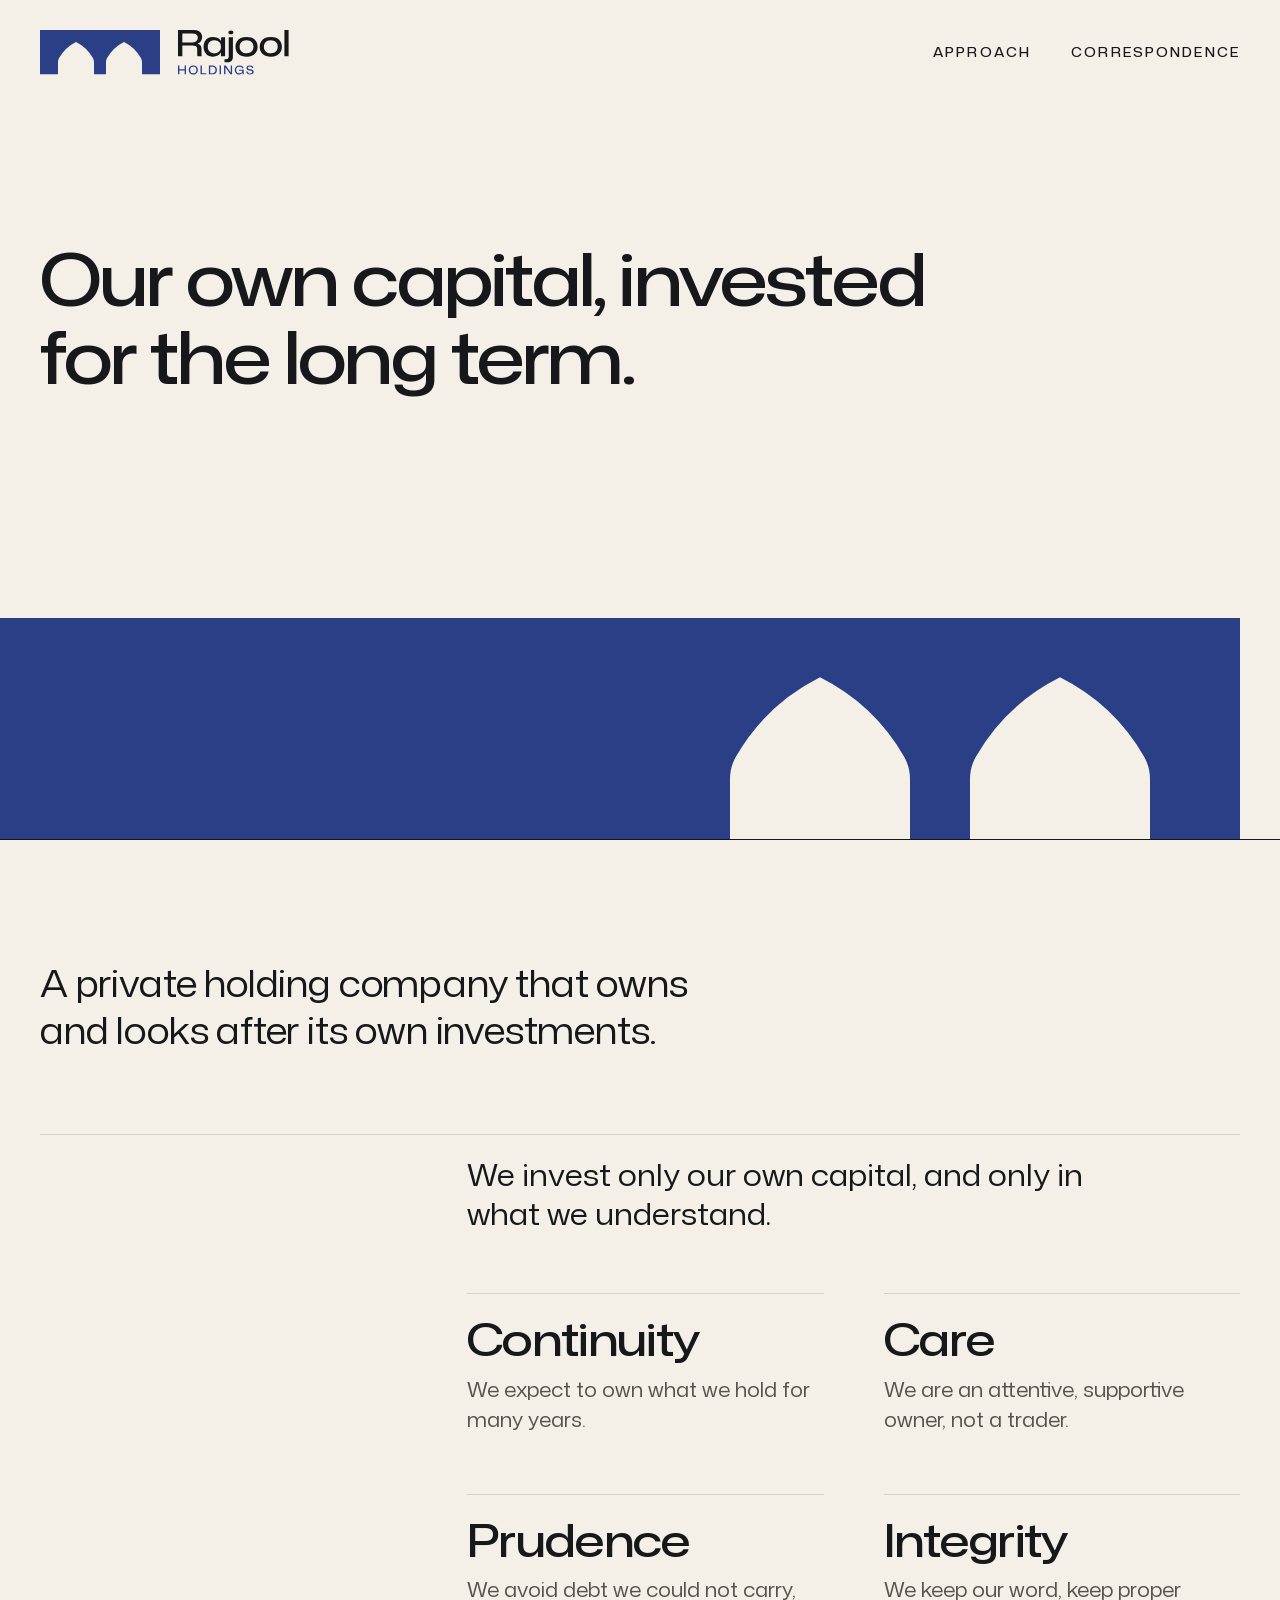
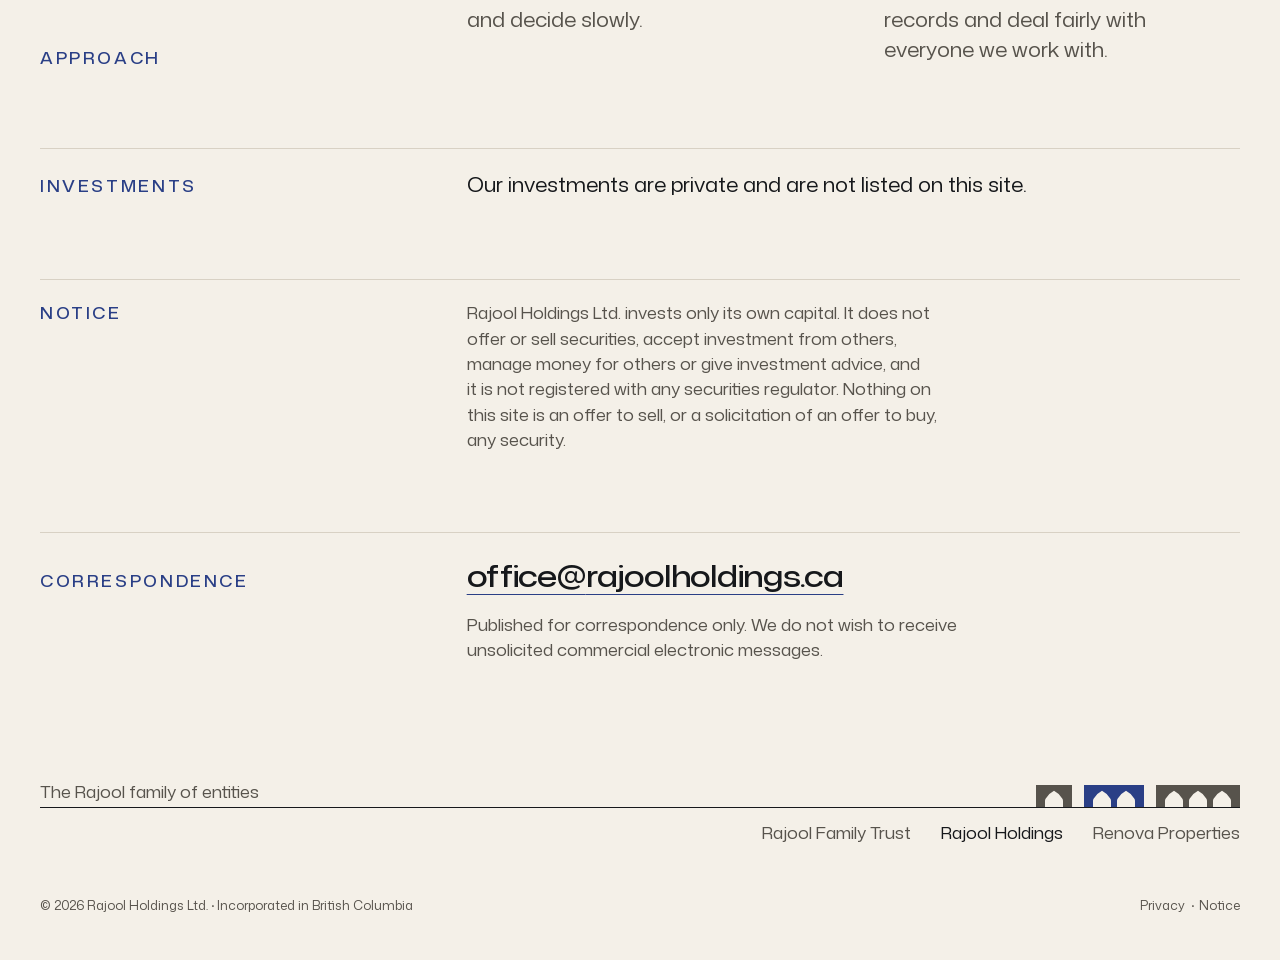
==== commit 79299cf5: "Publish site (source 8588be8)" ====
--- a/index.html
+++ b/index.html
@@ -26,7 +26,7 @@
 <meta name="theme-color" content="#F4F0E8">
 <link rel="preload" href="./assets/fonts/monasans-expanded-500-latin.woff2?v=4d032e9714" as="font" type="font/woff2" crossorigin>
 <link rel="preload" href="./assets/fonts/monasans-semiexpanded-400-latin.woff2?v=7b20d30480" as="font" type="font/woff2" crossorigin>
-<link rel="stylesheet" href="./assets/site.css?v=e1698b3e26">
+<link rel="stylesheet" href="./assets/site.css?v=90aa376c70">
 <link rel="icon" href="./favicon.ico?v=dedbdae43a" sizes="32x32">
 <link rel="icon" href="./icon.svg?v=90aeea2619" type="image/svg+xml">
 <link rel="apple-touch-icon" href="./apple-touch-icon.png?v=8086e03895">
@@ -56,7 +56,7 @@
 </section>
 
 <div class="wrap statement">
-<p>Rajool Holdings is a private holding company that owns and looks after its own investments.</p>
+<p>A private holding company that owns and looks after its own investments.</p>
 </div>
 
 <section class="section" id="approach">
@@ -92,7 +92,7 @@
 <div class="wrap section__grid">
 <h2>Correspondence</h2>
 <div class="prose">
-<p class="mailbox"><a href="&#109;&#97;&#105;&#108;&#116;&#111;&#58;&#111;&#102;&#102;&#105;&#99;&#101;&#64;&#114;&#97;&#106;&#111;&#111;&#108;&#104;&#111;&#108;&#100;&#105;&#110;&#103;&#115;&#46;&#99;&#97;">&#111;&#102;&#102;&#105;&#99;&#101;&#64;&#114;&#97;&#106;&#111;&#111;&#108;&#104;&#111;&#108;&#100;&#105;&#110;&#103;&#115;&#46;&#99;&#97;</a></p>
+<p class="mailbox"><a href="&#109;&#97;&#105;&#108;&#116;&#111;&#58;&#111;&#102;&#102;&#105;&#99;&#101;&#64;&#114;&#97;&#106;&#111;&#111;&#108;&#104;&#111;&#108;&#100;&#105;&#110;&#103;&#115;&#46;&#99;&#97;">&#111;&#102;&#102;&#105;&#99;&#101;&#64;<wbr>&#114;&#97;&#106;&#111;&#111;&#108;&#104;&#111;&#108;&#100;&#105;&#110;&#103;&#115;&#46;&#99;&#97;</a></p>
 <p class="casl">Published for correspondence only. We do not wish to receive unsolicited commercial electronic messages.</p>
 
 </div>
--- a/assets/site.css
+++ b/assets/site.css
@@ -451,7 +451,7 @@
   }
   .section--small .prose { font-size: var(--step--1); line-height: 1.55; color: var(--text-2); }
   .link-row a { display: inline-block; padding-block: 0.25rem; }
-  .mailbox { font: var(--weight-display) var(--step-2)/1.2 var(--font-display); letter-spacing: var(--tracking-heading); overflow-wrap: anywhere; }
+  .mailbox { font: var(--weight-display) var(--step-2)/1.2 var(--font-display); letter-spacing: var(--tracking-heading); overflow-wrap: normal; }
   .mailbox a { display: inline-block; padding-block: 0.15em; }
   .casl { max-inline-size: var(--measure); font-size: var(--step--1); color: var(--text-2); }
   .mailbox + .casl { margin-block-start: var(--space-xs); }
